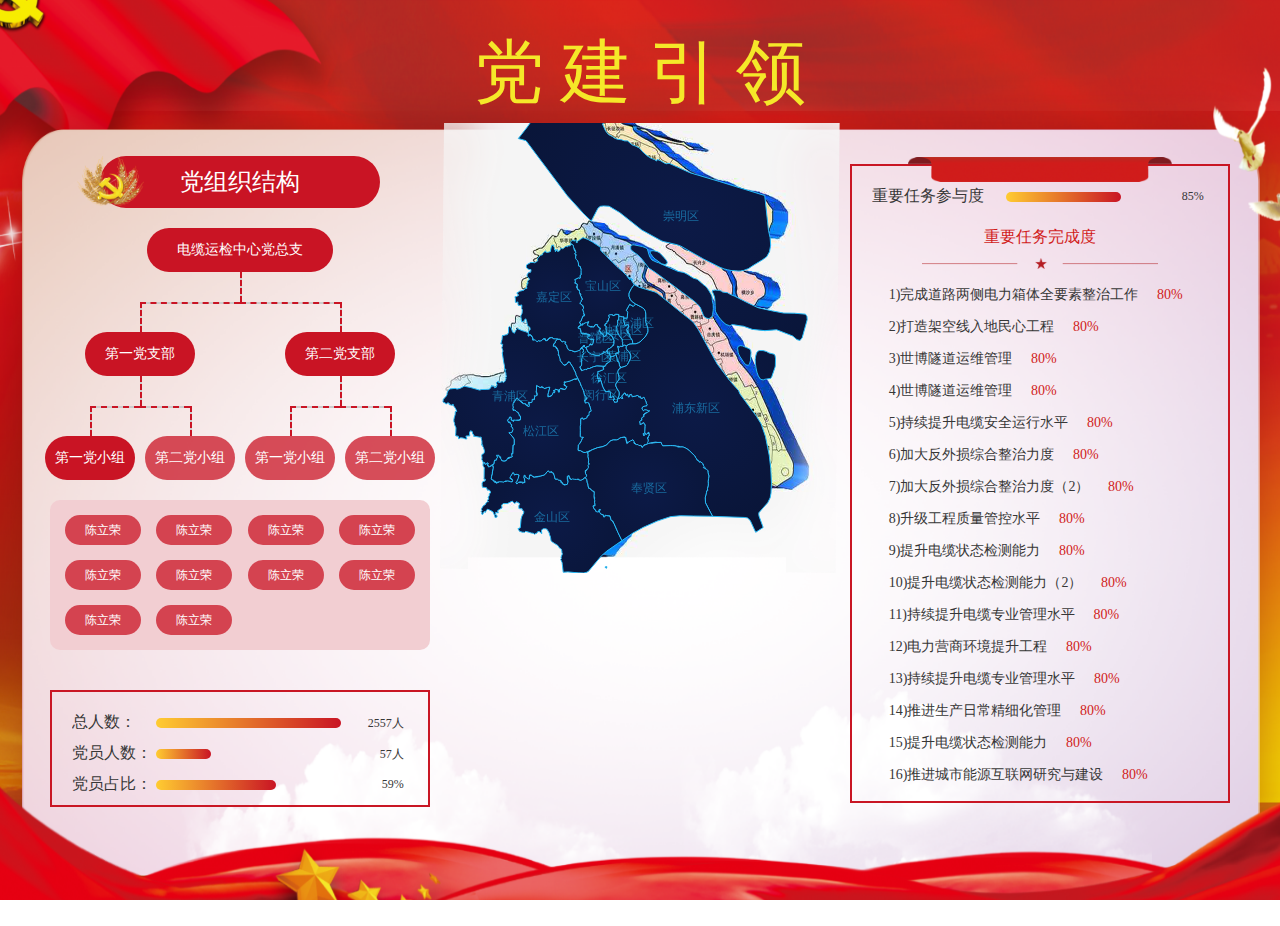
==== founding.html @ 5216c48e "demo" ====
<!DOCTYPE html>
<html lang="en">

<head>
  <meta charset="UTF-8">
  <meta name="viewport" content="width=device-width, initial-scale=1.0">
  <meta http-equiv="X-UA-Compatible" content="ie=edge">
  <title>建党看板</title>
  <link rel="stylesheet" href="./css/founding.css">
</head>


<body class="g-bg">
  <div class="g-header">
    <div class="logo"></div>
    <div class="g-up">
      <span class="hd">党 建 引 领</span>
    </div>
  </div>
  <div class="g-body">
    <div class="g-left">
      <div class="top">
        <div class="hd">
          <span class="img"></span>
          <p>党组织结构</p>
        </div>
        <div class="strt">
          <div class="strt-block">
            <div class="strt-part">
              <span class="strt-name one">电缆运检中心党总支</span>
              <div class="line-v"><span></span></div>
              <div class="strt-block">
                <div class="strt-part">
                  <span class="line-h line-h-r"></span>
                  <div class="line-v"><span></span></div>
                  <span class="strt-name two">第一党支部</span>
                  <div class="line-v"><span></span></div>
                  <div class="strt-block">
                    <div class="strt-part">
                      <span class="line-h line-h-r"></span>
                      <div class="line-v"><span></span></div>
                      <span class="strt-name three active">第一党小组</span>
                    </div>
                    <div class="strt-part">
                      <span class="line-h line-h-l"></span>
                      <div class="line-v"><span></span></div>
                      <span class="strt-name three">第二党小组</span>
                    </div>
                  </div>
                </div>

                <div class="strt-part">
                  <span class="line-h line-h-l"></span>
                  <div class="line-v"><span></span></div>
                  <span class="strt-name two">第二党支部</span>
                  <div class="line-v"><span></span></div>
                  <div class="strt-block">
                    <div class="strt-part">
                      <span class="line-h line-h-r"></span>
                      <div class="line-v"><span></span></div>
                      <span class="strt-name  three">第一党小组</span>
                    </div>
                    <div class="strt-part">
                      <span class="line-h line-h-l"></span>
                      <div class="line-v"><span></span></div>
                      <span class="strt-name  three">第二党小组</span>
                    </div>
                  </div>
                </div>

              </div>
            </div>

          </div>
        </div>
      </div>
      <div class="founding-name">
        <div class="name">陈立荣</div>
        <div class="name">陈立荣</div>
        <div class="name">陈立荣</div>
        <div class="name">陈立荣</div>
        <div class="name">陈立荣</div>
        <div class="name">陈立荣</div>
        <div class="name">陈立荣</div>
        <div class="name">陈立荣</div>
        <div class="name">陈立荣</div>
        <div class="name">陈立荣</div>
      </div>
      <div class="progress-box">
        <div class="progress">
          <span class="name">总人数：</span><span class="progress-bar"><i>2557人</i><b style="width:100%;"> </b></span>
        </div>
        <div class="progress">
          <span class="name">党员人数：</span><span class="progress-bar"><i>57人</i><b style="width:30%;"> </b></span>
        </div>
        <div class="progress">
          <span class="name">党员占比：</span><span class="progress-bar"><i>59%</i><b style="width:65%;"> </b></span>
        </div>
      </div>
    </div>

    <div class="g-right ">
      <div class="progress-box">
        <img class="top-icon" src="img/top.png" alt="">
        <div class="progress">
          <span class="name">重要任务参与度</span><span class="progress-bar"><i>85%</i><b style="width:85%;"> </b></span>
        </div>
        <div class="title">重要任务完成度</div>
        <img class="title-icon" src="img/faa.png" alt="">
        <div class="cont">
          <p>1)完成道路两侧电力箱体全要素整治工作<span> 80%</span></p>
          <p>2)打造架空线入地民心工程<span> 80%</span></p>
          <p>3)世博隧道运维管理<span> 80%</span></p>
          <p>4)世博隧道运维管理<span> 80%</span></p>
          <p>5)持续提升电缆安全运行水平<span> 80%</span></p>
          <p>6)加大反外损综合整治力度<span> 80%</span></p>
          <p>7)加大反外损综合整治力度（2）<span> 80%</span></p>
          <p>8)升级工程质量管控水平<span> 80%</span></p>
          <p>9)提升电缆状态检测能力<span> 80%</span></p>
          <p>10)提升电缆状态检测能力（2）<span> 80%</span></p>
          <p>11)持续提升电缆专业管理水平<span> 80%</span></p>
          <p>12)电力营商环境提升工程<span> 80%</span></p>
          <p>13)持续提升电缆专业管理水平<span> 80%</span></p>
          <p>14)推进生产日常精细化管理<span> 80%</span></p>
          <p>15)提升电缆状态检测能力<span> 80%</span></p>
          <p>16)推进城市能源互联网研究与建设<span> 80%</span></p>
        </div>
      </div>
    </div>
    <!-- 中心地图金额的分布 -->
    <div class="g-center">
      <div class="m-echarts top">
        <div class="ech-map" id="MainMap"></div>
      </div>
    </div>
  </div>
  <div id="MapDetail" style="display: none;">
    <!-- <div class="f-flex-box">
        <div class="flex">
          <div class="img">
            <img src="./img/map-detail.png">
            <div class="text">涞寅路雨水管建设工程</div>
          </div>
        </div>
        <div class="detail">
          <p>等级：二级</p>
          <p>绿卡编号：0131303</p>
          <p>等级：二级</p>
          <p>绿卡编号：0131303</p>
          <p>等级：二级</p>
          <p>绿卡编号：0131303</p>
          <p>等级：二级</p>
          <p>绿卡编号：0131303</p>
          <p>等级：二级</p>
          <p>绿卡编号：0131303</p>
          <p>等级：二级</p>
          <p>绿卡编号：0131303</p>
          <p>等级：二级</p>
          <p>绿卡编号：0131303</p>
          <p>等级：二级</p>
          <p>相关线路：通寅1717、1721、寅望1735、1734、
            盛湖1R023、1R024</p>
        </div>
      </div> -->

  </div>
  <!-- <div class="g-map">
    <div class="map" id="MainMap"></div>
  </div> -->
  <script src="./js/echarts.min.js"></script>
  <script src="./js/echarts-gl.min.js"></script>
  <script src="./js/jquery-1.9.1.min.js"></script>
  <!-- <script src="./js/countUp.js"></script> -->
  <script src="./js/setEchartsForFounding.js"></script>
  <!-- <script src="./js/circle-progress.js"></script> -->
  <!-- <script src="./js/getData.js"></script> -->

  <script>
    $(function () {
      var S_width = window.screen.availWidth;
      var S_height = window.screen.availHeight;
      $('.g-bg').css("width", S_width + 'px');
      $('.g-bg').css("height", S_height + 'px');
      $('#MainMap').css("height", S_height/2 + 'px');
    
      s.MainMap();
      // /*让文字和标签的大小随着屏幕的尺寸变化 等比缩放*/
      // var html = document.getElementsByTagName('html')[0];

      // /*取到屏幕的宽度*/
      // var width = window.innerWidth;
      // var fontSize = 100 / 640 * width;
      // html.style.fontSize = fontSize + 'px';
      // window.onresize = function () {
      //   var html = document.getElementsByTagName('html')[0];

      //   var width = window.innerWidth;

      //   var fontSize = 100 / 640 * width;
      //   /*设置fontSize*/
      //   html.style.fontSize = fontSize + 'px';
      // }


    })
  </script>
</body>


</body>

</html>
---- css/founding.css ----
* { padding: 0; margin: 0; -ms-touch-action: manipulation; /* IE10  */ touch-action: manipulation; /* IE11+ */ }

html, body { width: 100%; }

ul { list-style: none; }

.g-bg { background: #070F29; font-size: 14px; color: #373737; font-family: 'Microsoft YaHei'; background: url(../img/qi_bg.png) no-repeat; background-position: center; background-size: 100% 100%; background-attachment: fixed; overflow: hidden; }
.g-bg .g-up { text-align: center; margin-top: 2%; }
.g-bg .g-up .hd { font-size: 70px; color: #F5E829; }

.g-body { margin: 0 40px; overflow: hidden; }
.g-body .g-left, .g-body .g-right { margin: 3% 0; position: relative; float: left; width: 20%; height: 100%; overflow: hidden; min-width: 400px; }
.g-body .g-left .m-echarts, .g-body .g-right .m-echarts { float: right; }
.g-body .g-left .top .hd { line-height: 52px; border-radius: 52px; width: 70%; margin: 0 auto; position: relative; background-color: #C91424; color: #fff; font-size: 24px; text-align: center; }
.g-body .g-left .top .hd .img { width: 67px; height: 52px; position: absolute; top: -2px; left: -23px; background: url(../img/icon.png) no-repeat; background-position: center; background-size: 100% 100%; }
.g-body .g-left .strt { overflow: hidden; margin: 20px auto; }
.g-body .g-left .strt-wrap { width: 100000px; margin: 10px; cursor: move; }
.g-body .g-left .strt-part { text-align: center; float: left; position: relative; }
.g-body .g-left .strt-part .line-v { position: relative; height: 30px; width: 100%; }
.g-body .g-left .strt-part .line-v span { display: block; background: #ccc; position: absolute; top: 0; font-size: 0; line-height: 1px; border-left: 2px dashed #C91424; height: 30px; left: 50%; }
.g-body .g-left .strt-name { color: #fff; background: #C91424; padding: 10px; border-radius: 30px; display: inline-block; height: 24px; line-height: 24px; margin: 0 5px; }
.g-body .g-left .strt-name.one { padding: 10px 30px; }
.g-body .g-left .strt-name.two { padding: 10px 20px; }
.g-body .g-left .strt-name.three { background: rgba(201, 20, 36, 0.75); }
.g-body .g-left .strt-name.three.active { background: #c91424; }
.g-body .g-left .strt-part .line-h { border-top: 2px dashed #C91424; display: block; background: #ccc; position: absolute; top: 0; font-size: 0; }
.g-body .g-left .strt-part .line-h-l { width: 50%; left: 0; }
.g-body .g-left .strt-part .line-h-c { width: 100%; left: 0; }
.g-body .g-left .strt-part .line-h-r { width: 50%; right: 0; }
.g-body .g-left .strt-block { float: left; }
.g-body .g-left .founding-name { width: 95%; margin: 0 auto; background-color: #f2ced2; height: 150px; border-radius: 10px; }
.g-body .g-left .founding-name .name { line-height: 30px; float: left; width: 20%; margin-top: 15px; margin-left: 4%; background: rgba(201, 20, 36, 0.75); color: #fff; text-align: center; border-radius: 25px; font-size: 12px; }
.g-body .g-left .ech { width: 100%; height: 130px; }
.g-body .g-right { float: right; height: 100%; }
.g-body .g-right .progress-box { position: relative; margin-top: 8px; }
.g-body .g-right .progress-box .top-icon { position: absolute; top: -9px; width: 70%; left: 50%; margin-left: -35%; }
.g-body .g-right .progress-box .progress-bar { width: 40%; }
.g-body .g-right .progress-box .title { color: #D11C1B; text-align: center; font-size: 16px; margin-top: 20px; }
.g-body .g-right .progress-box .title-icon { width: 70%; margin: 0 auto; display: block; margin: 10px auto; }
.g-body .g-right .progress-box .cont { width: 90%; margin: 0 auto; }
.g-body .g-right .progress-box .cont p { height: 32px; line-height: 32px; }
.g-body .g-right .progress-box .cont p span { padding-left: 15px; color: #D11C1B; }
.g-body .g-center { margin-top: 0.3%; height: 100%; overflow: hidden; }
.g-body .g-center .ech-map { background: url(../img/map.png) no-repeat; background-position: center; background-size: 100% 100%; }
.g-body .progress-box { padding: 10px 20px; margin: 0 10px; margin-top: 40px; border: 2px solid #C91624; }
.g-body .progress { position: relative; width: 100%; margin-top: 10px; overflow: hidden; }
.g-body .progress .name { float: left; font-size: 16px; color: #373737; }
.g-body .progress-bar, .g-body .progress-bar b { display: block; background: linear-gradient(to right, #FFCC31, #C91424); }
.g-body .progress-bar { background-position: 0 0; height: 10px; border-radius: 10px; width: 55%; background: transparent; text-align: right; margin-right: 20%; float: right; position: relative; top: 6px; }
.g-body .progress-bar i { position: absolute; font-style: normal; font-size: 12px; width: 50px; top: -3px; right: -63px; }
.g-body .progress-bar b { background-position: 0 -17px; height: 10px; border-radius: 10px; }

/*# sourceMappingURL=founding.css.map */
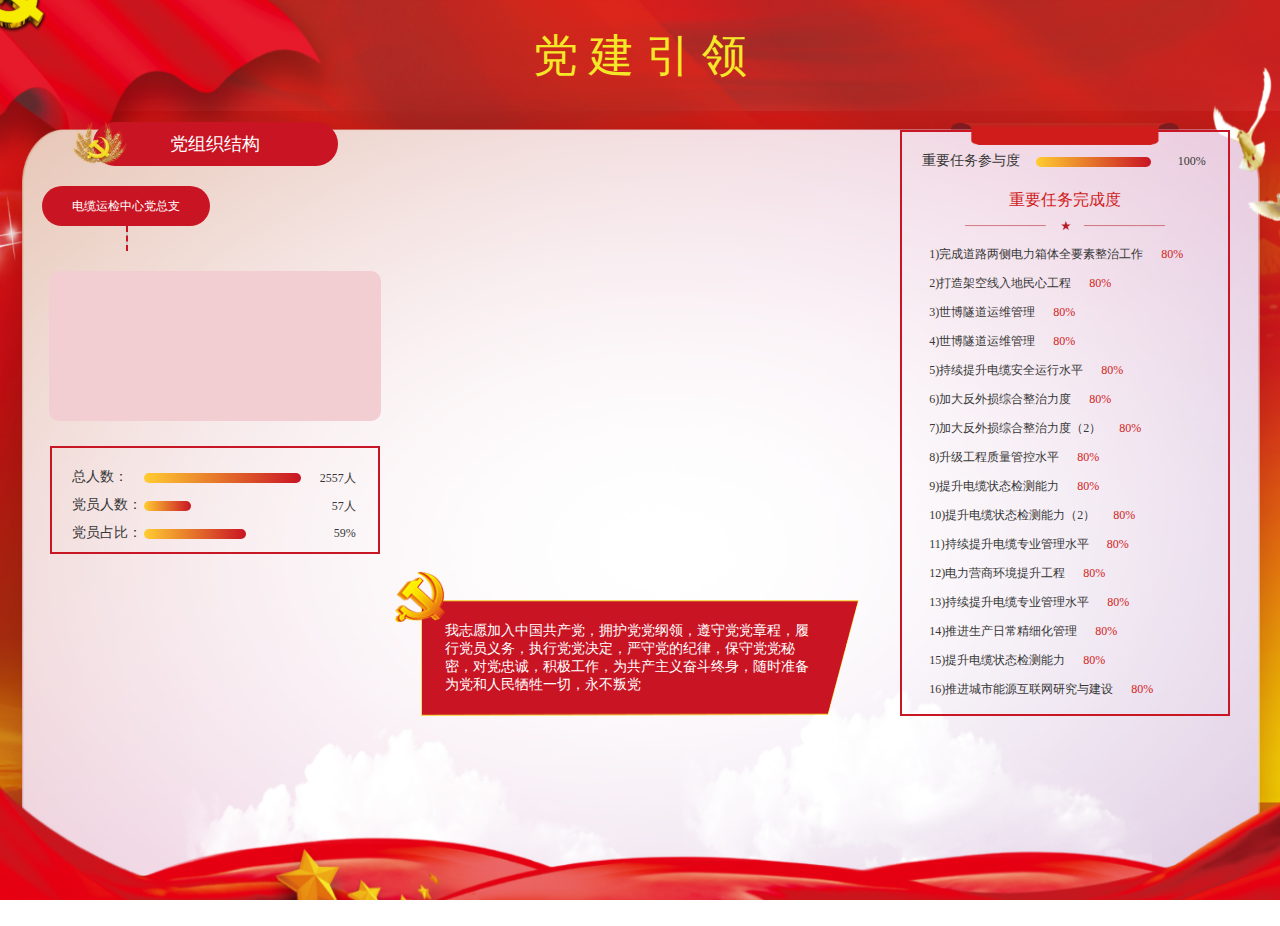
==== commit 63dbe0ef: "founding" ====
--- a/founding.html
+++ b/founding.html
@@ -11,6 +11,7 @@
 
 
 <body class="g-bg">
+
   <div class="g-header">
     <div class="logo"></div>
     <div class="g-up">
@@ -18,6 +19,7 @@
     </div>
   </div>
   <div class="g-body">
+   
     <div class="g-left">
       <div class="top">
         <div class="hd">
@@ -29,8 +31,8 @@
             <div class="strt-part">
               <span class="strt-name one">电缆运检中心党总支</span>
               <div class="line-v"><span></span></div>
-              <div class="strt-block">
-                <div class="strt-part">
+              <div class="strt-block" id="PoliticsGroup">
+                <!-- <div class="strt-part">
                   <span class="line-h line-h-r"></span>
                   <div class="line-v"><span></span></div>
                   <span class="strt-name two">第一党支部</span>
@@ -66,7 +68,7 @@
                       <span class="strt-name  three">第二党小组</span>
                     </div>
                   </div>
-                </div>
+                </div> -->
 
               </div>
             </div>
@@ -74,27 +76,30 @@
           </div>
         </div>
       </div>
-      <div class="founding-name">
-        <div class="name">陈立荣</div>
-        <div class="name">陈立荣</div>
-        <div class="name">陈立荣</div>
-        <div class="name">陈立荣</div>
-        <div class="name">陈立荣</div>
-        <div class="name">陈立荣</div>
-        <div class="name">陈立荣</div>
-        <div class="name">陈立荣</div>
-        <div class="name">陈立荣</div>
-        <div class="name">陈立荣</div>
+      <div class="founding-name" id="userList">
+        <!-- <div class="name active">陈立荣</div>
+        <div class="name">陈立荣</div>
+        <div class="name">陈立荣</div>
+        <div class="name">陈立荣</div>
+        <div class="name">陈立荣</div>
+        <div class="name">陈立荣</div>
+        <div class="name">陈立荣</div>
+        <div class="name">陈立荣</div>
+        <div class="name">陈立荣</div>
+        <div class="name">陈立荣</div> -->
       </div>
       <div class="progress-box">
         <div class="progress">
-          <span class="name">总人数：</span><span class="progress-bar"><i>2557人</i><b style="width:100%;"> </b></span>
-        </div>
-        <div class="progress">
-          <span class="name">党员人数：</span><span class="progress-bar"><i>57人</i><b style="width:30%;"> </b></span>
-        </div>
-        <div class="progress">
-          <span class="name">党员占比：</span><span class="progress-bar"><i>59%</i><b style="width:65%;"> </b></span>
+          <span class="name">总人数：</span><span class="progress-bar"><i id="all">2557人</i><b style="width:100%;">
+            </b></span>
+        </div>
+        <div class="progress">
+          <span class="name">党员人数：</span><span class="progress-bar"><i id="userNumber">57人</i><b
+              class="userNumberLength" style="width:30%;"> </b></span>
+        </div>
+        <div class="progress">
+          <span class="name">党员占比：</span><span class="progress-bar"><i id="userNumberLength">59%</i><b
+              class="userNumberLength" style="width:65%;"> </b></span>
         </div>
       </div>
     </div>
@@ -103,11 +108,11 @@
       <div class="progress-box">
         <img class="top-icon" src="img/top.png" alt="">
         <div class="progress">
-          <span class="name">重要任务参与度</span><span class="progress-bar"><i>85%</i><b style="width:85%;"> </b></span>
+          <span class="name">重要任务参与度</span><span class="progress-bar"><i>100%</i><b style="width:100%;"> </b></span>
         </div>
         <div class="title">重要任务完成度</div>
         <img class="title-icon" src="img/faa.png" alt="">
-        <div class="cont">
+        <div class="cont" id="task">
           <p>1)完成道路两侧电力箱体全要素整治工作<span> 80%</span></p>
           <p>2)打造架空线入地民心工程<span> 80%</span></p>
           <p>3)世博隧道运维管理<span> 80%</span></p>
@@ -132,48 +137,68 @@
       <div class="m-echarts top">
         <div class="ech-map" id="MainMap"></div>
       </div>
-    </div>
+      <div class="bottom">
+        <span class="icon"></span>
+        <p>我志愿加入中国共产党，拥护党党纲领，遵守党党章程，履行党员义务，执行党党决定，严守党的纪律，保守党党秘密，对党忠诚，积极工作，为共产主义奋斗终身，随时准备为党和人民牺牲一切，永不叛党</p>
+      </div>
+    </div>
+
+    <div class="user-info" style="display: none;">
+      <span class="close"></span>
+      <div class="f-flex-box">
+        <div class="img" id="timeLineImg">
+          <!-- <img src="./img/map-detail-close.png" /> -->
+        </div>
+        <div class="info f-flex">
+          <p class="name" id="timeLineName">陈立荣</p>
+          <p id="timeLinePosition">党支部职务</p>
+        </div>
+
+      </div>
+      <div class="timeline-small">
+        <div class="timeline-small-body">
+          <ul id="timeLine">
+            <!-- <li>
+              <div class="bullet pink"></div>
+              <div class="desc">
+                <h3>内容段落1</h3>
+                <h4>内容段落2内容段落2内容段落2内容段落2</h4>
+              </div>
+            </li>
+            <li>
+              <div class="bullet pink"></div>
+              <div class="desc">
+                <h3>内容段落1</h3>
+                <h4>内容段落2内容段落2内容段落2内容段落2</h4>
+              </div>
+            </li>
+            <li>
+              <div class="bullet pink"></div>
+              <div class="desc">
+                <h3>内容段落1</h3>
+                <h4>内容段落2内容段落2内容段落2内容段落2</h4>
+              </div>
+            </li>
+            <li>
+              <div class="bullet pink"></div>
+              <div class="desc">
+                <h3>内容段落1</h3>
+                <h4>内容段落2内容段落2内容段落2内容段落2</h4>
+              </div>
+            </li> -->
+          </ul>
+        </div>
+      </div>
+    </div>
+
+
+
   </div>
-  <div id="MapDetail" style="display: none;">
-    <!-- <div class="f-flex-box">
-        <div class="flex">
-          <div class="img">
-            <img src="./img/map-detail.png">
-            <div class="text">涞寅路雨水管建设工程</div>
-          </div>
-        </div>
-        <div class="detail">
-          <p>等级：二级</p>
-          <p>绿卡编号：0131303</p>
-          <p>等级：二级</p>
-          <p>绿卡编号：0131303</p>
-          <p>等级：二级</p>
-          <p>绿卡编号：0131303</p>
-          <p>等级：二级</p>
-          <p>绿卡编号：0131303</p>
-          <p>等级：二级</p>
-          <p>绿卡编号：0131303</p>
-          <p>等级：二级</p>
-          <p>绿卡编号：0131303</p>
-          <p>等级：二级</p>
-          <p>绿卡编号：0131303</p>
-          <p>等级：二级</p>
-          <p>相关线路：通寅1717、1721、寅望1735、1734、
-            盛湖1R023、1R024</p>
-        </div>
-      </div> -->
-
-  </div>
-  <!-- <div class="g-map">
-    <div class="map" id="MainMap"></div>
-  </div> -->
-  <script src="./js/echarts.min.js"></script>
-  <script src="./js/echarts-gl.min.js"></script>
+  <script src="./js/echarts.min0.js"></script>
+  <!-- <script src="./js/echarts-gl.min.js"></script> -->
   <script src="./js/jquery-1.9.1.min.js"></script>
-  <!-- <script src="./js/countUp.js"></script> -->
   <script src="./js/setEchartsForFounding.js"></script>
-  <!-- <script src="./js/circle-progress.js"></script> -->
-  <!-- <script src="./js/getData.js"></script> -->
+  <script src="./js/getDataForFounding.js"></script>
 
   <script>
     $(function () {
@@ -181,32 +206,12 @@
       var S_height = window.screen.availHeight;
       $('.g-bg').css("width", S_width + 'px');
       $('.g-bg').css("height", S_height + 'px');
-      $('#MainMap').css("height", S_height/2 + 'px');
-    
-      s.MainMap();
-      // /*让文字和标签的大小随着屏幕的尺寸变化 等比缩放*/
-      // var html = document.getElementsByTagName('html')[0];
-
-      // /*取到屏幕的宽度*/
-      // var width = window.innerWidth;
-      // var fontSize = 100 / 640 * width;
-      // html.style.fontSize = fontSize + 'px';
-      // window.onresize = function () {
-      //   var html = document.getElementsByTagName('html')[0];
-
-      //   var width = window.innerWidth;
-
-      //   var fontSize = 100 / 640 * width;
-      //   /*设置fontSize*/
-      //   html.style.fontSize = fontSize + 'px';
-      // }
+      // $('#MainMap').css("height", S_height/2 + 'px');
 
 
     })
   </script>
+
 </body>
 
-
-</body>
-
 </html>--- a/css/founding.css
+++ b/css/founding.css
@@ -21,7 +21,7 @@
 .g-body .g-left .strt-name { color: #fff; background: #C91424; padding: 10px; border-radius: 30px; display: inline-block; height: 24px; line-height: 24px; margin: 0 5px; }
 .g-body .g-left .strt-name.one { padding: 10px 30px; }
 .g-body .g-left .strt-name.two { padding: 10px 20px; }
-.g-body .g-left .strt-name.three { background: rgba(201, 20, 36, 0.75); }
+.g-body .g-left .strt-name.three { background: rgba(201, 20, 36, 0.75); cursor: pointer; }
 .g-body .g-left .strt-name.three.active { background: #c91424; }
 .g-body .g-left .strt-part .line-h { border-top: 2px dashed #C91424; display: block; background: #ccc; position: absolute; top: 0; font-size: 0; }
 .g-body .g-left .strt-part .line-h-l { width: 50%; left: 0; }
@@ -29,7 +29,8 @@
 .g-body .g-left .strt-part .line-h-r { width: 50%; right: 0; }
 .g-body .g-left .strt-block { float: left; }
 .g-body .g-left .founding-name { width: 95%; margin: 0 auto; background-color: #f2ced2; height: 150px; border-radius: 10px; }
-.g-body .g-left .founding-name .name { line-height: 30px; float: left; width: 20%; margin-top: 15px; margin-left: 4%; background: rgba(201, 20, 36, 0.75); color: #fff; text-align: center; border-radius: 25px; font-size: 12px; }
+.g-body .g-left .founding-name .name { line-height: 30px; float: left; width: 20%; margin-top: 15px; margin-left: 4%; background: rgba(201, 20, 36, 0.75); color: #fff; text-align: center; border-radius: 25px; font-size: 12px; cursor: pointer; }
+.g-body .g-left .founding-name .name.active { background: #c91424; }
 .g-body .g-left .ech { width: 100%; height: 130px; }
 .g-body .g-right { float: right; height: 100%; }
 .g-body .g-right .progress-box { position: relative; margin-top: 8px; }
@@ -37,11 +38,14 @@
 .g-body .g-right .progress-box .progress-bar { width: 40%; }
 .g-body .g-right .progress-box .title { color: #D11C1B; text-align: center; font-size: 16px; margin-top: 20px; }
 .g-body .g-right .progress-box .title-icon { width: 70%; margin: 0 auto; display: block; margin: 10px auto; }
-.g-body .g-right .progress-box .cont { width: 90%; margin: 0 auto; }
+.g-body .g-right .progress-box .cont { width: 95%; margin: 0 auto; }
 .g-body .g-right .progress-box .cont p { height: 32px; line-height: 32px; }
 .g-body .g-right .progress-box .cont p span { padding-left: 15px; color: #D11C1B; }
-.g-body .g-center { margin-top: 0.3%; height: 100%; overflow: hidden; }
-.g-body .g-center .ech-map { background: url(../img/map.png) no-repeat; background-position: center; background-size: 100% 100%; }
+.g-body .g-center { position: relative; margin-top: 0.3%; height: 100%; overflow: hidden; }
+.g-body .g-center .ech-map { height: 700px; }
+.g-body .g-center .bottom { position: absolute; bottom: 0; background: url(../img/bg_one.png) no-repeat; background-position: center; background-size: 100% 100%; margin: 0 30px; }
+.g-body .g-center .bottom p { font-size: 18px; color: #fff; padding: 25px; padding-right: 75px; }
+.g-body .g-center .bottom .icon { position: absolute; width: 50px; height: 50px; top: -25px; left: -25px; background: url(../img/logo.png) no-repeat; background-position: center; background-size: 100% 100%; }
 .g-body .progress-box { padding: 10px 20px; margin: 0 10px; margin-top: 40px; border: 2px solid #C91624; }
 .g-body .progress { position: relative; width: 100%; margin-top: 10px; overflow: hidden; }
 .g-body .progress .name { float: left; font-size: 16px; color: #373737; }
@@ -49,5 +53,60 @@
 .g-body .progress-bar { background-position: 0 0; height: 10px; border-radius: 10px; width: 55%; background: transparent; text-align: right; margin-right: 20%; float: right; position: relative; top: 6px; }
 .g-body .progress-bar i { position: absolute; font-style: normal; font-size: 12px; width: 50px; top: -3px; right: -63px; }
 .g-body .progress-bar b { background-position: 0 -17px; height: 10px; border-radius: 10px; }
+.g-body .user-info { position: fixed; min-width: 500px; min-height: 100px; background: #fff; left: 50%; top: 50%; margin-left: -250px; margin-top: -200px; border-radius: 10px; }
+.g-body .user-info .close { width: 22px; height: 22px; position: absolute; top: 10px; right: 10px; background: url(../img/close.png) no-repeat; background-position: center; background-size: 100% 100%; }
+.g-body .user-info .f-flex-box { display: flex; }
+.g-body .user-info .f-flex-box .f-flex { flex: 1; }
+.g-body .user-info .f-flex-box .info { padding-top: 30px; line-height: 2; }
+.g-body .user-info .f-flex-box .info .name { font-weight: 700; font-size: 16px; }
+.g-body .user-info .f-flex-box .img { margin: 20px 40px; width: 80px; height: 80px; border-radius: 80px; margin-bottom: 0; background-color: #d5404d; }
+.g-body .user-info .f-flex-box .img img { width: 100%; height: 100%; }
+
+.timeline-small { overflow: hidden; margin: 0 48px; margin-bottom: 20px; }
+
+.timeline-small-body ul { padding: 1em 0 0 2em; margin: 0; list-style: none; position: relative; }
+
+.timeline-small-body ul::before { content: ' '; height: 50%; width: 2px; background: linear-gradient(to bottom, #C91323, #fff); position: absolute; bottom: 0; left: 31px; z-index: -1; }
+
+.timeline-small-body ul::after { content: ' '; height: 50%; width: 2px; background: linear-gradient(to top, #C91323, #fff); position: absolute; top: 0; left: 31px; z-index: -1; }
+
+.timeline-small-body li div { display: inline-block; margin: 1em 0; vertical-align: top; }
+
+.timeline-small-body .bullet { width: 8px; height: 8px; box-sizing: border-box; border-radius: 50%; background: #fff; z-index: 1; margin-right: 8px; margin-top: 7%; }
+
+.timeline-small-body .bullet.pink { background-color: #C91323; box-shadow: 0 0 10px #C91323; }
+
+.timeline-small-body .bullet.green { background-color: lightseagreen; border: 3px solid #B0E8E2; }
+
+.timeline-small-body .bullet.blue { background-color: aquamarine; border: 3px solid cadetblue; }
+
+.timeline-small-body .bullet.orange { background-color: salmon; border: 3px solid #EB8B6E; }
+
+.timeline-small-body .date { width: 23%; font-size: 0.75em; padding-top: 0.40rem; padding-right: 2rem; }
+
+.timeline-small-body .desc { width: 90%; padding-left: 10px; }
+
+.timeline-small-body h3 { font-size: 16px; font-weight: 400; margin: 0; color: #C91323; }
+
+.timeline-small-body h4 { margin: 0; font-size: 16px; font-weight: 400; color: #747474; }
+
+@media screen and (max-device-width: 1300px) { .g-bg { font-size: 12px; }
+  .g-bg .g-up .hd { font-size: 45px; }
+  .g-body .g-left, .g-body .g-right { min-width: 350px; }
+  .g-body .g-left .top .hd { line-height: 44px; font-size: 18px; }
+  .g-body .g-left .top .hd .img { width: 57px; height: 44px; }
+  .g-body .g-left .strt-name { height: 20px; line-height: 20px; margin: 0 2px; }
+  .g-body .g-left .strt-part .line-v { height: 25px; }
+  .g-body .g-left .strt-part .line-v span { height: 25px; }
+  .g-body .progress-box { margin-top: 25px; }
+  .g-body .progress .name { font-size: 14px; }
+  .g-body .progress-bar { top: 5px; }
+  .g-body .progress-bar i { right: -55px; }
+  .g-body .g-right .progress-box .cont p { height: 29px; line-height: 29px; }
+  .g-body .g-center { margin-top: 2.4%; }
+  .g-body .g-center .ech-map { height: 605px; }
+  .g-body .g-center .bottom p { font-size: 14px; padding-right: 42px; }
+  .timeline-small-body ul::before { left: 27px; }
+  .timeline-small-body ul::after { left: 27px; } }
 
 /*# sourceMappingURL=founding.css.map */
